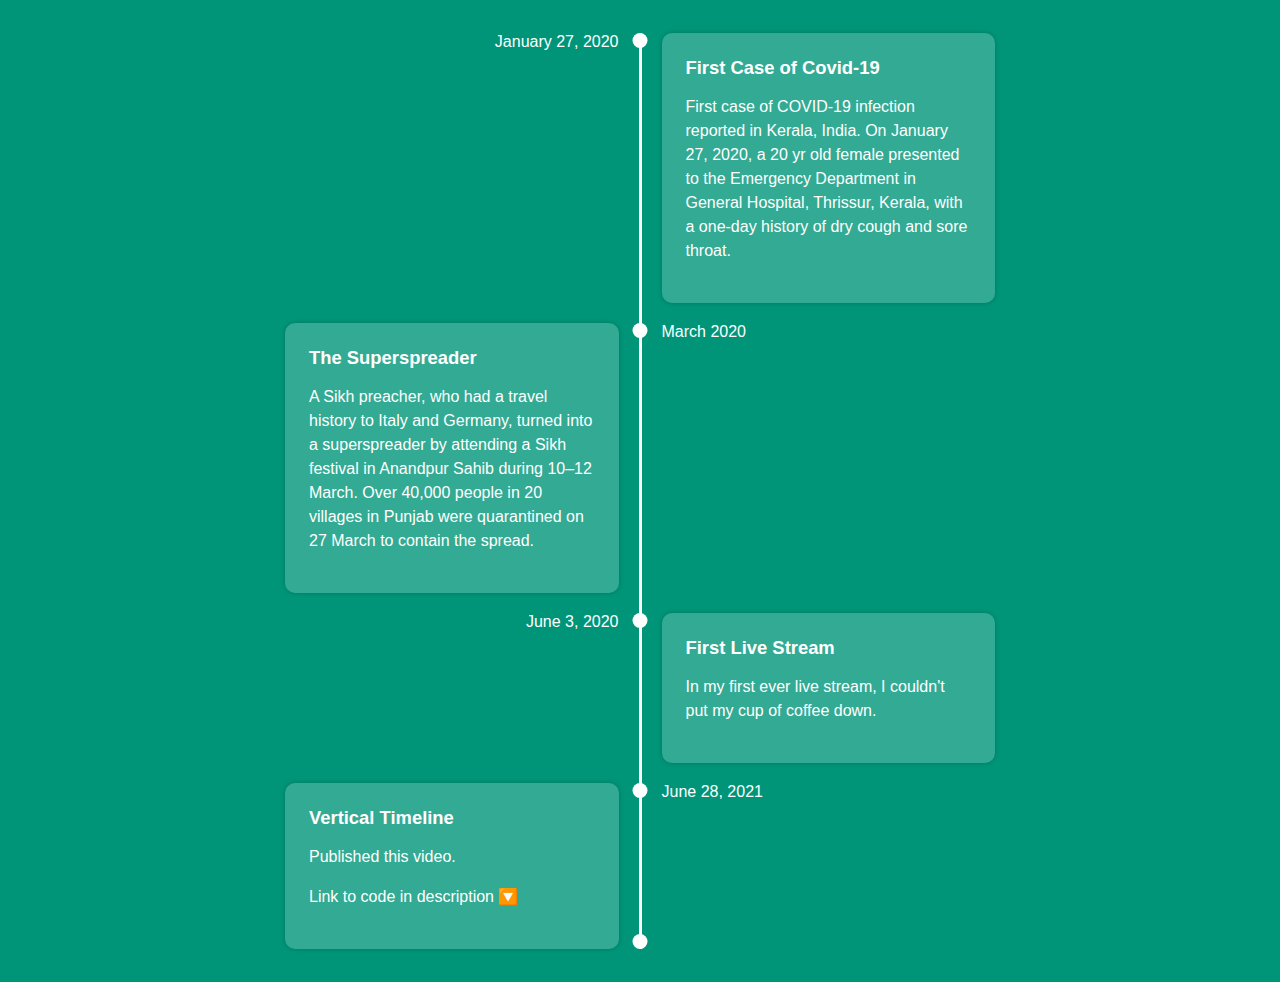
==== timeline.html @ 19005111 "WEB" ====
<!DOCTYPE html>
<html lang="en">
<head>
    <meta charset="UTF-8">
    <meta http-equiv="X-UA-Compatible" content="IE=edge">
    <meta name="viewport" content="width=device-width, initial-scale=1.0">
    <title>WebPage</title>
    <link rel="stylesheet" href="timeline.css">
</head>
<body>
    <div class="timeline">
        <div class="timeline__component">
          <div class="timeline__date timeline__date--right">January 27, 2020</div>
        </div>
        <div class="timeline__middle">
          <div class="timeline__point"></div>
        </div>
        <div class="timeline__component timeline__component--bg">
          <h2 class="timeline__title">First Case of Covid-19</h2>
          <p class="timeline__paragraph">
            First case of COVID-19 infection reported in Kerala, India. On January 27, 2020, a 20 yr old female presented to the Emergency Department in General Hospital, Thrissur, Kerala, with a one-day history of dry cough and sore throat.
          </p>
        </div>
        <div class="timeline__component timeline__component--bg">
          <h2 class="timeline__title">The Superspreader</h2>
          <p class="timeline__paragraph">
            A Sikh preacher, who had a travel history to Italy and Germany, turned into a superspreader by attending a Sikh festival in Anandpur Sahib during 10–12 March. Over 40,000 people in 20 villages in Punjab were quarantined on 27 March to contain the spread.
          </p>
        </div>
        <div class="timeline__middle">
          <div class="timeline__point"></div>
        </div>
        <div class="timeline__component">
          <div class="timeline__date">March 2020</div>
        </div>
        <div class="timeline__component">
          <div class="timeline__date timeline__date--right">June 3, 2020</div>
        </div>
        <div class="timeline__middle">
          <div class="timeline__point"></div>
        </div>
        <div class="timeline__component timeline__component--bg">
          <h2 class="timeline__title">First Live Stream</h2>
          <p class="timeline__paragraph">
            In my first ever live stream, I couldn't put my cup of coffee down.
          </p>
        </div>
        <div class="timeline__component timeline__component--bottom timeline__component--bg">
          <h2 class="timeline__title">Vertical Timeline</h2>
          <p class="timeline__paragraph">
            Published this video.
          </p>
          <p class="timeline__paragraph">
            Link to code in description 🔽
          </p>
        </div>
        <div class="timeline__middle">
          <div class="timeline__point"></div>
          <div class="timeline__point timeline__point--bottom"></div>
        </div>
        <div class="timeline__component timeline__component--bottom">
          <div class="timeline__date">June 28, 2021</div>
        </div>
      </div>
</body>
</html>
---- timeline.css ----
body {
    background: #009578;
  }
  
  .timeline {
    margin: 0 auto;
    max-width: 750px;
    padding: 25px;
    display: grid;
    grid-template-columns: 1fr 3px 1fr;
    font-family: "Fira Sans", sans-serif;
    color: #ffffff;
  }
  
  .timeline__component {
    margin: 0 20px 20px 20px;
  }
  
  .timeline__component--bg {
    padding: 1.5em;
    background: rgba(255, 255, 255, 0.2);
    box-shadow: 0 0 5px rgba(0, 0, 0, 0.2);
    border-radius: 10px;
  }
  
  /* LEAVE TILL LAST */
  .timeline__component--bottom {
    margin-bottom: 0;
  }
  
  .timeline__middle {
    position: relative;
    background: #ffffff;
  }
  
  .timeline__point {
    position: absolute;
    top: 0;
    left: 50%;
    transform: translateX(-50%);
    width: 15px;
    height: 15px;
    background: #ffffff;
    border-radius: 50%;
  }
  
  /* LEAVE TILL LAST */
  .timeline__point--bottom {
    top: initial;
    bottom: 0;
  }
  
  .timeline__date--right {
    text-align: right;
  }
  
  .timeline__title {
    margin: 0;
    font-size: 1.15em;
    font-weight: bold;
  }
  
  .timeline__paragraph {
    line-height: 1.5;
  }
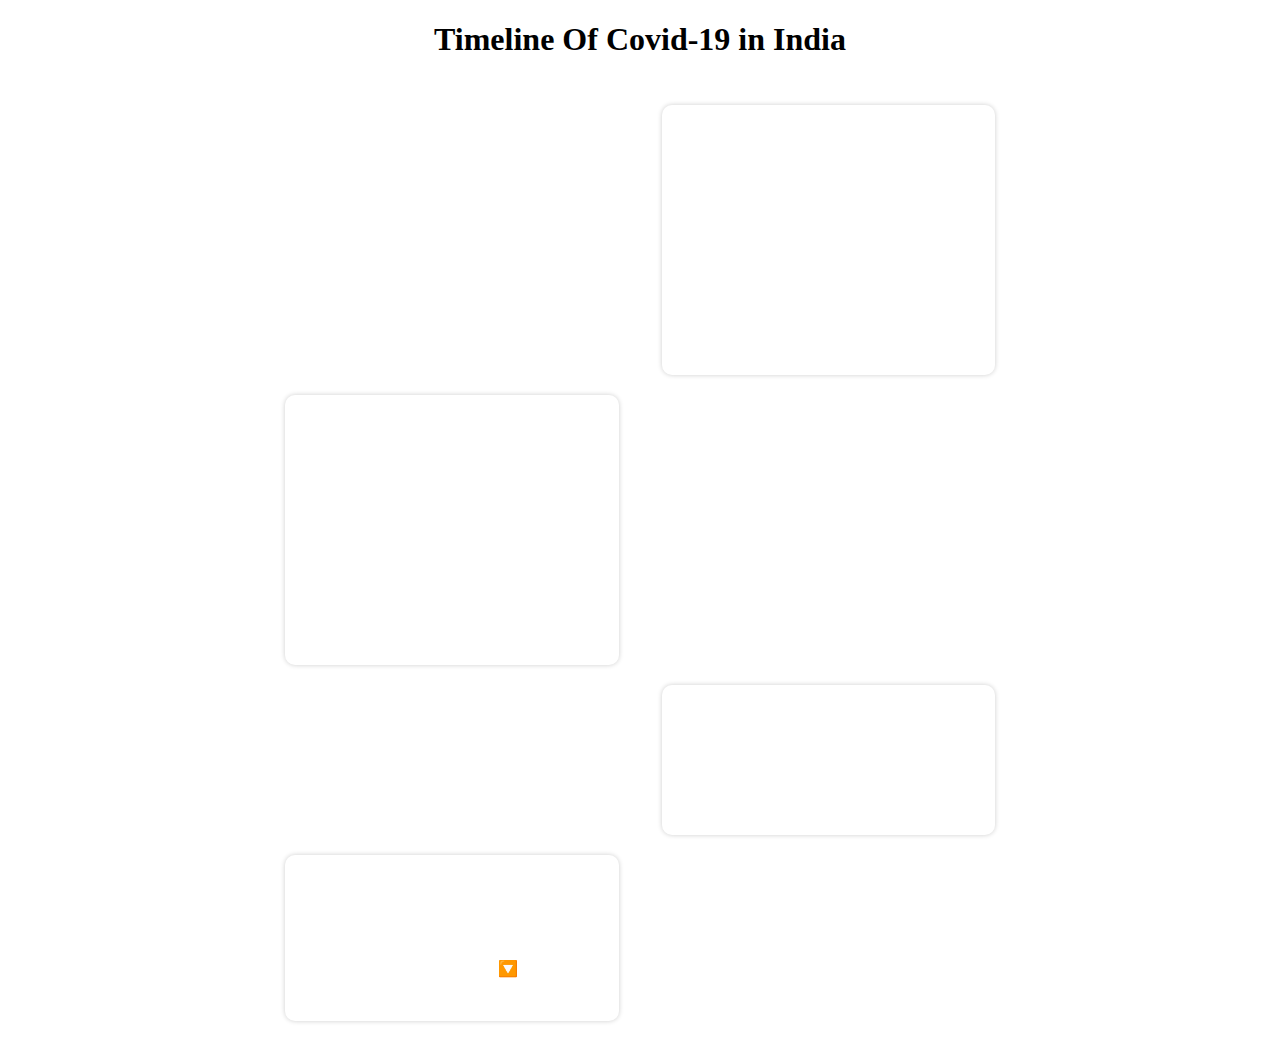
==== commit 1c1ebcb6: "WEB" ====
--- a/timeline.html
+++ b/timeline.html
@@ -4,11 +4,15 @@
     <meta charset="UTF-8">
     <meta http-equiv="X-UA-Compatible" content="IE=edge">
     <meta name="viewport" content="width=device-width, initial-scale=1.0">
-    <title>WebPage</title>
+    <title>COVA-19 Timeline</title>
     <link rel="stylesheet" href="timeline.css">
+    <link rel="shortcut icon" href="favicon.ico" type="image/x-icon">
 </head>
 <body>
-    <div class="timeline">
+    <div class="heading">
+      <h1>Timeline Of Covid-19 in India</h1>
+    </div>
+      <div class="timeline">
         <div class="timeline__component">
           <div class="timeline__date timeline__date--right">January 27, 2020</div>
         </div>
--- a/timeline.css
+++ b/timeline.css
@@ -1,7 +1,11 @@
 body {
-    background: #009578;
+    background: white;
   }
   
+.heading{
+  text-align: center;
+  font-family: ;
+}  
   .timeline {
     margin: 0 auto;
     max-width: 750px;
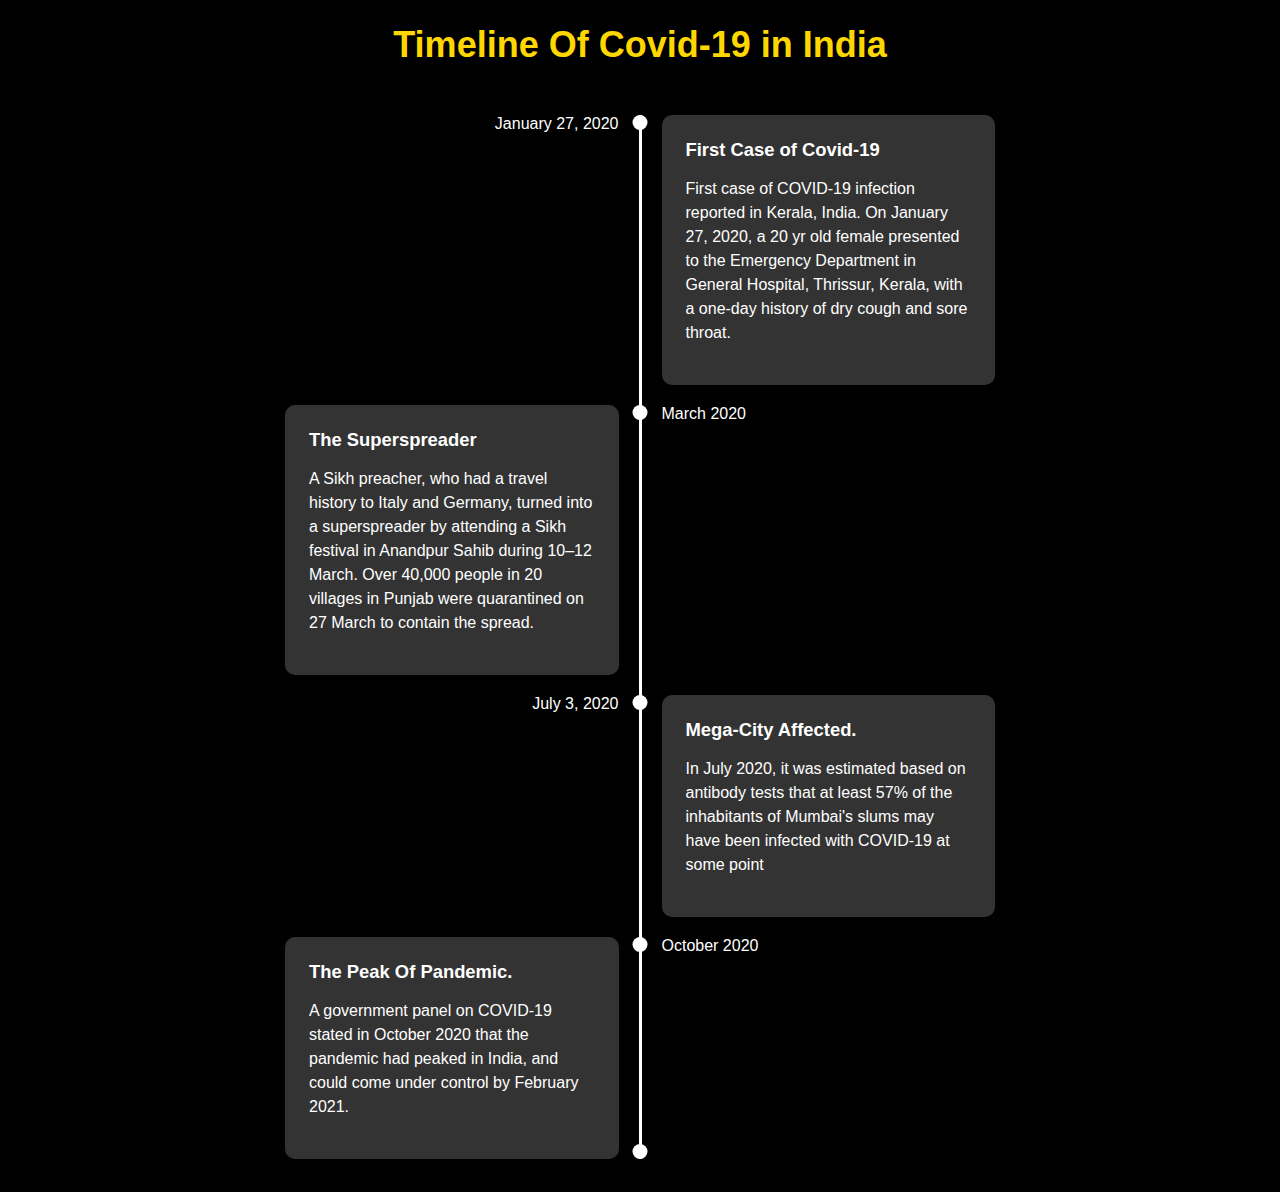
==== commit c8513adb: "WEB" ====
--- a/timeline.html
+++ b/timeline.html
@@ -4,7 +4,7 @@
     <meta charset="UTF-8">
     <meta http-equiv="X-UA-Compatible" content="IE=edge">
     <meta name="viewport" content="width=device-width, initial-scale=1.0">
-    <title>COVA-19 Timeline</title>
+    <title>COVID-19 Timeline</title>
     <link rel="stylesheet" href="timeline.css">
     <link rel="shortcut icon" href="favicon.ico" type="image/x-icon">
 </head>
@@ -38,24 +38,21 @@
           <div class="timeline__date">March 2020</div>
         </div>
         <div class="timeline__component">
-          <div class="timeline__date timeline__date--right">June 3, 2020</div>
+          <div class="timeline__date timeline__date--right">July 3, 2020</div>
         </div>
         <div class="timeline__middle">
           <div class="timeline__point"></div>
         </div>
         <div class="timeline__component timeline__component--bg">
-          <h2 class="timeline__title">First Live Stream</h2>
+          <h2 class="timeline__title">Mega-City Affected.</h2>
           <p class="timeline__paragraph">
-            In my first ever live stream, I couldn't put my cup of coffee down.
+            In July 2020, it was estimated based on antibody tests that at least 57% of the inhabitants of Mumbai's slums may have been infected with COVID-19 at some point
           </p>
         </div>
         <div class="timeline__component timeline__component--bottom timeline__component--bg">
-          <h2 class="timeline__title">Vertical Timeline</h2>
+          <h2 class="timeline__title">The Peak Of Pandemic.</h2>
           <p class="timeline__paragraph">
-            Published this video.
-          </p>
-          <p class="timeline__paragraph">
-            Link to code in description 🔽
+            A government panel on COVID-19 stated in October 2020 that the pandemic had peaked in India, and could come under control by February 2021.
           </p>
         </div>
         <div class="timeline__middle">
@@ -63,7 +60,7 @@
           <div class="timeline__point timeline__point--bottom"></div>
         </div>
         <div class="timeline__component timeline__component--bottom">
-          <div class="timeline__date">June 28, 2021</div>
+          <div class="timeline__date">October 2020</div>
         </div>
       </div>
 </body>
--- a/timeline.css
+++ b/timeline.css
@@ -1,10 +1,14 @@
 body {
-    background: white;
+    background: black;
   }
   
 .heading{
   text-align: center;
-  font-family: ;
+  color: gold;
+  font-size: large;
+  font-family: -apple-system, BlinkMacSystemFont, 'Segoe UI', Roboto, Oxygen, Ubuntu, Cantarell, 'Open Sans', 'Helvetica Neue', sans-serif;
+  position: relative;  
+  text-decoration: none;
 }  
   .timeline {
     margin: 0 auto;
@@ -21,10 +25,7 @@
   }
   
   .timeline__component--bg {
-    padding: 1.5em;
-    background: rgba(255, 255, 255, 0.2);
-    box-shadow: 0 0 5px rgba(0, 0, 0, 0.2);
-    border-radius: 10px;
+    padding: 1.5em; background: rgba(255, 255, 255, 0.2); box-shadow: 0 0 5px rgba(0, 0, 0, 0.2); border-radius: 10px;
   }
   
   /* LEAVE TILL LAST */
@@ -66,5 +67,24 @@
   
   .timeline__paragraph {
     line-height: 1.5;
-  }
-  +  }  
+
+
+
+  .heading:after{
+  content: '';
+  position: absolute;
+  width: 100%;
+  transform: scaleX(0);
+  height: 2px;
+  bottom: 0;
+  left: 0;
+  background-color:yellow;
+  transform-origin: bottom right;
+  transition: transform 0.25s ease-out;
+}
+  
+.heading:hover:after{
+  transform: scaleX(1);
+  transform-origin: bottom left;
+}